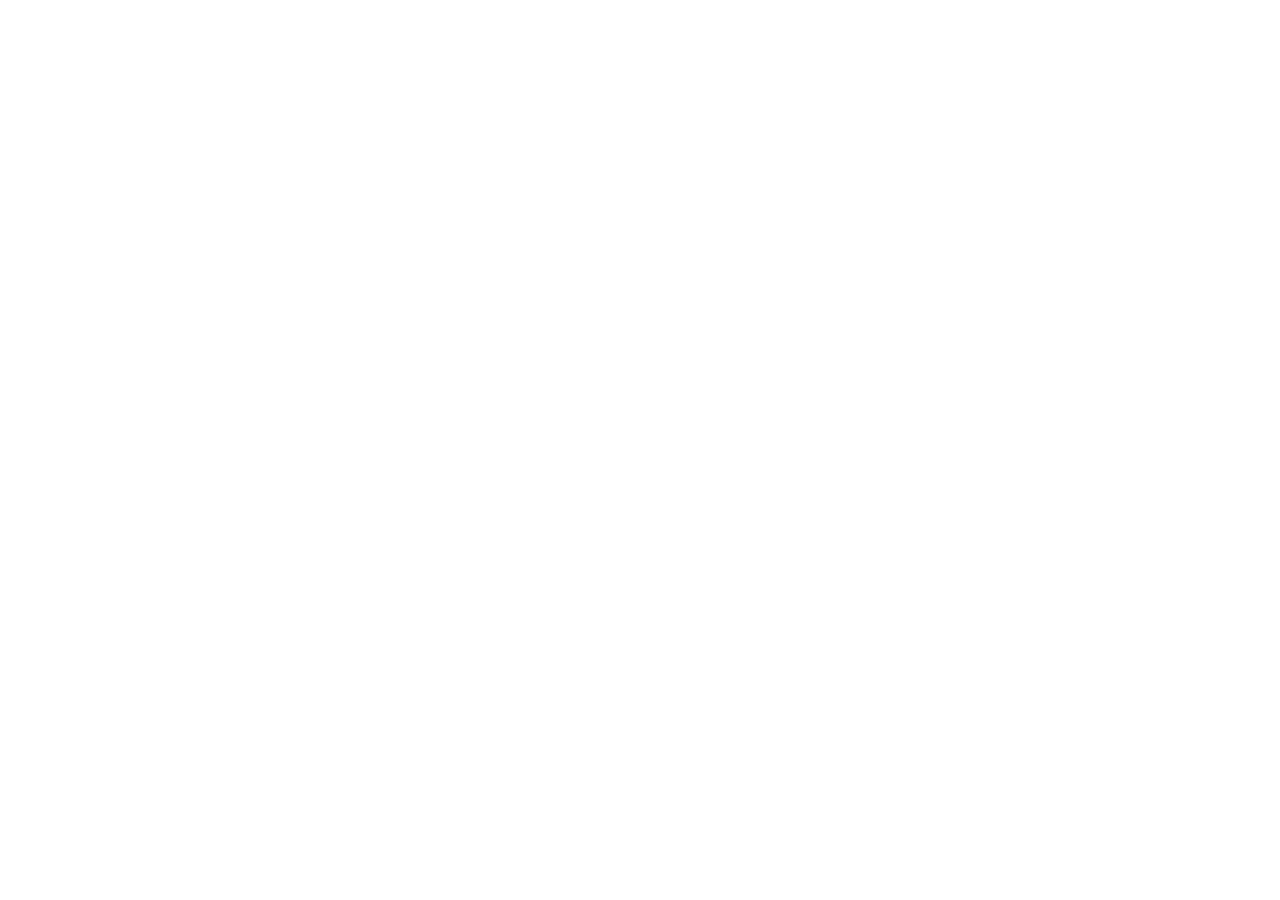
==== JS-clock/index.html @ 2ddcec8e "add clck" ====
<!DOCTYPE html>
<html lang="en">
<head>
    <meta charset="UTF-8">
    <meta name="viewport" content="width=device-width, initial-scale=1.0">
    <title>Clock</title>
</head>
<body>
    
</body>
</html>
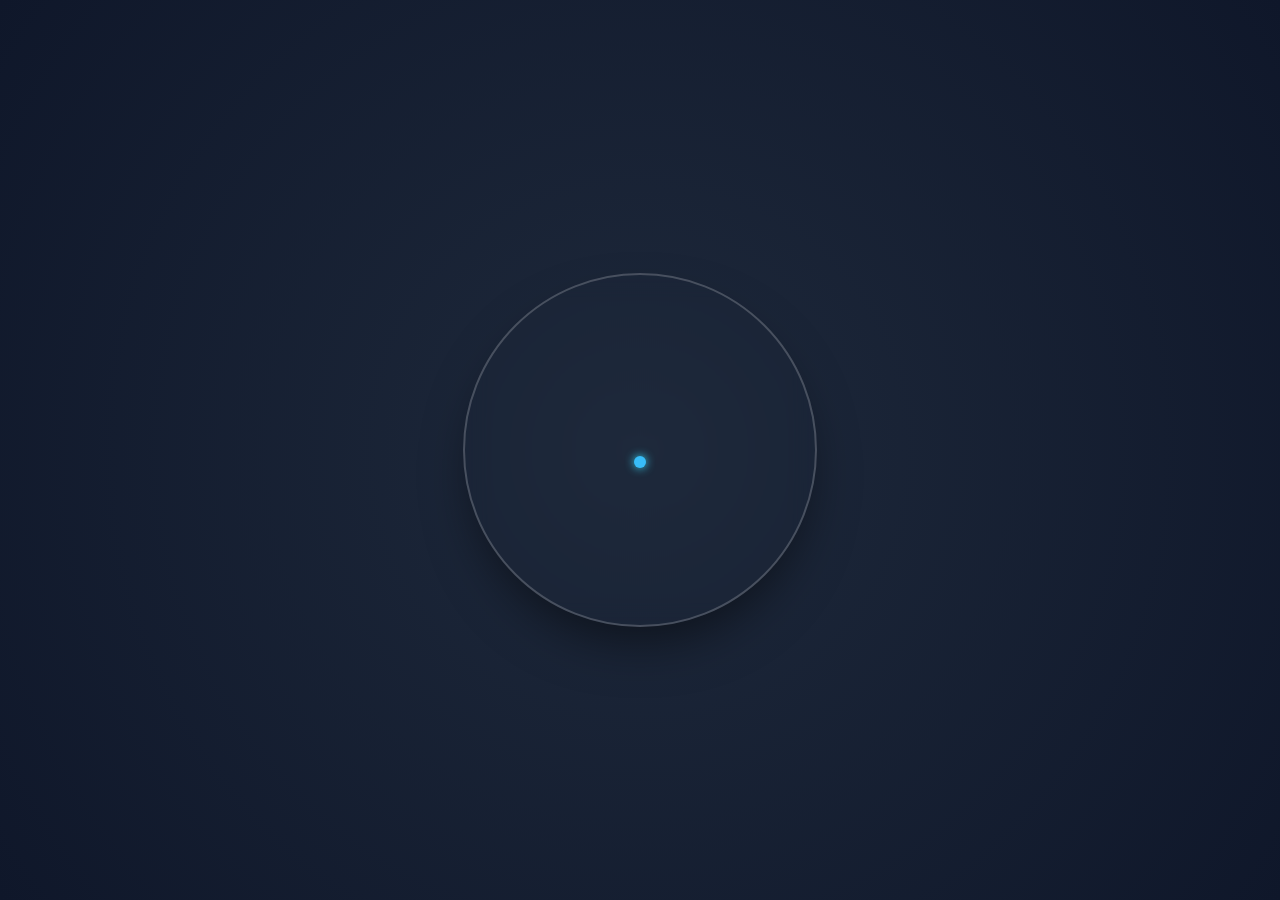
==== commit 1290543f: "clock new" ====
--- a/JS-clock/index.html
+++ b/JS-clock/index.html
@@ -3,9 +3,15 @@
 <head>
     <meta charset="UTF-8">
     <meta name="viewport" content="width=device-width, initial-scale=1.0">
-    <title>Clock</title>
+    <link rel="stylesheet" href="./styles.css">
+    <title>Modern Clock</title>
 </head>
 <body>
-    
+
+     <div class="clock" id="mainClock">
+        <div class="hand hour-hand"></div>
+        <div class="hand minute-hand"></div>
+        <div class="hand second-hand"></div>
+     </div>
 </body>
 </html>
--- a/JS-clock/styles.css
+++ b/JS-clock/styles.css
@@ -0,0 +1,44 @@
+:root {
+    --clock-size: 350px;
+    --glass-bg: rbga(255, 255, 255, 0.1);
+    --glass-border: rgba(255, 255, 255, 0.2);
+}
+
+
+body{
+    margin: 0;
+    min-height: 100vh;
+    display: flex;
+    justify-content:  center;
+    align-items: center;
+    background: #0f172a;
+    background-image: radial-gradient(circle at 50% 50%, #1e293b 0%, #0f172a 100%);
+    font-family:'Inter', system-ui, sans-serif;
+
+}
+
+.clock {
+    width: var(--clock-size);
+    height: var(--clock-size);
+    background: var(--glass-bg);
+    backdrop-filter: blur(12px);
+    border: 2px solid var(--glass-border);
+    border-radius: 50%;
+    position: relative;
+    box-shadow: 0 25px 50px -12px rgba(0, 0, 0, 0.5);
+
+}
+
+.clock::after{
+    content: '';
+    position: absolute;
+    width: 12px;
+    height: 12px;
+    background: #38bdf8;
+    border-radius: 50%;
+    top: 50%;
+    left: 50%;
+    transform: translate(-50%, 50%);
+    z-index: 10;
+    box-shadow:  0 0 10px #38dbf8;
+}
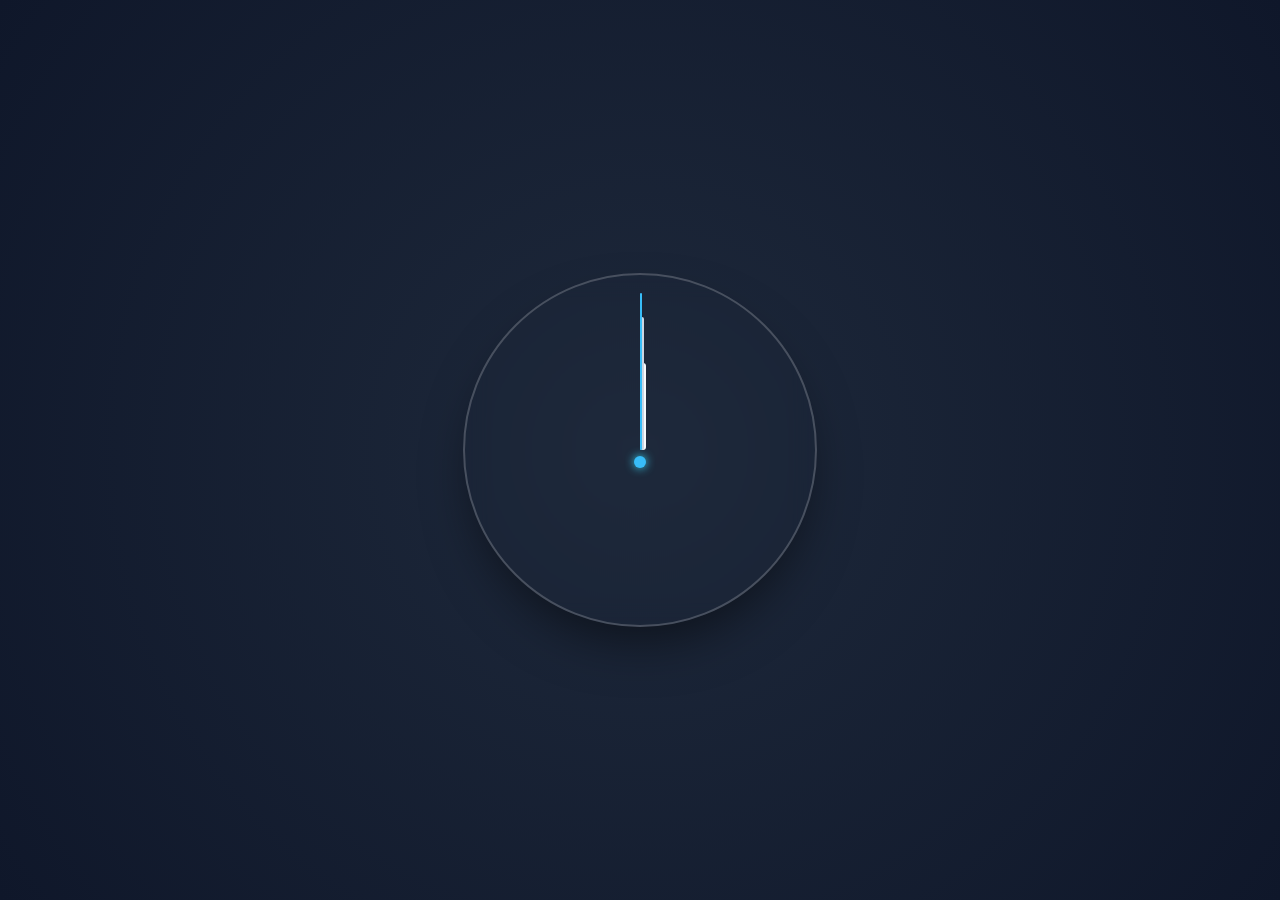
==== commit acb5c20f: "new line clock" ====
--- a/JS-clock/index.html
+++ b/JS-clock/index.html
@@ -10,8 +10,8 @@
 
      <div class="clock" id="mainClock">
         <div class="hand hour-hand"></div>
-        <div class="hand minute-hand"></div>
-        <div class="hand second-hand"></div>
+        <div class="hand min-hand"></div>
+        <div class="hand sec-hand"></div>
      </div>
 </body>
 </html>
--- a/JS-clock/styles.css
+++ b/JS-clock/styles.css
@@ -28,6 +28,7 @@
     box-shadow: 0 25px 50px -12px rgba(0, 0, 0, 0.5);
 
 }
+/*Cenntro del Reloj*/
 
 .clock::after{
     content: '';
@@ -41,4 +42,49 @@
     transform: translate(-50%, 50%);
     z-index: 10;
     box-shadow:  0 0 10px #38dbf8;
+}
+
+
+.hand{
+    position: absolute;
+    bottom: 50%;
+    left: 50%;
+    transform-origin: bottom center;
+    border-radius: 10px;
+    /* Elimiinamos la transición de CSS para que el moviminento sea fluido de vía JS */
+}
+
+.hour-hand {
+    width: 6px;
+    height: 25%;
+    background: #f8fafc;
+    z-index: 3;
+}
+
+.min-hand{
+    width: 4px;
+    height: 38%;
+    background: #cbd5e1;
+    z-index: 4;
+}
+
+.sec-hand{
+    width: 2px;
+    height: 45%;
+    background: #38bdf8;
+    z-index: 5;
+}
+
+
+/* Números o marcadores */
+
+.marker{
+    position: absolute;
+    width: 100%;
+    height: 100%;
+    padding: 10px;
+    box-sizing: border-box;
+    text-align: center;
+    color: var(--glass-border);
+    font-weight: bold;
 }
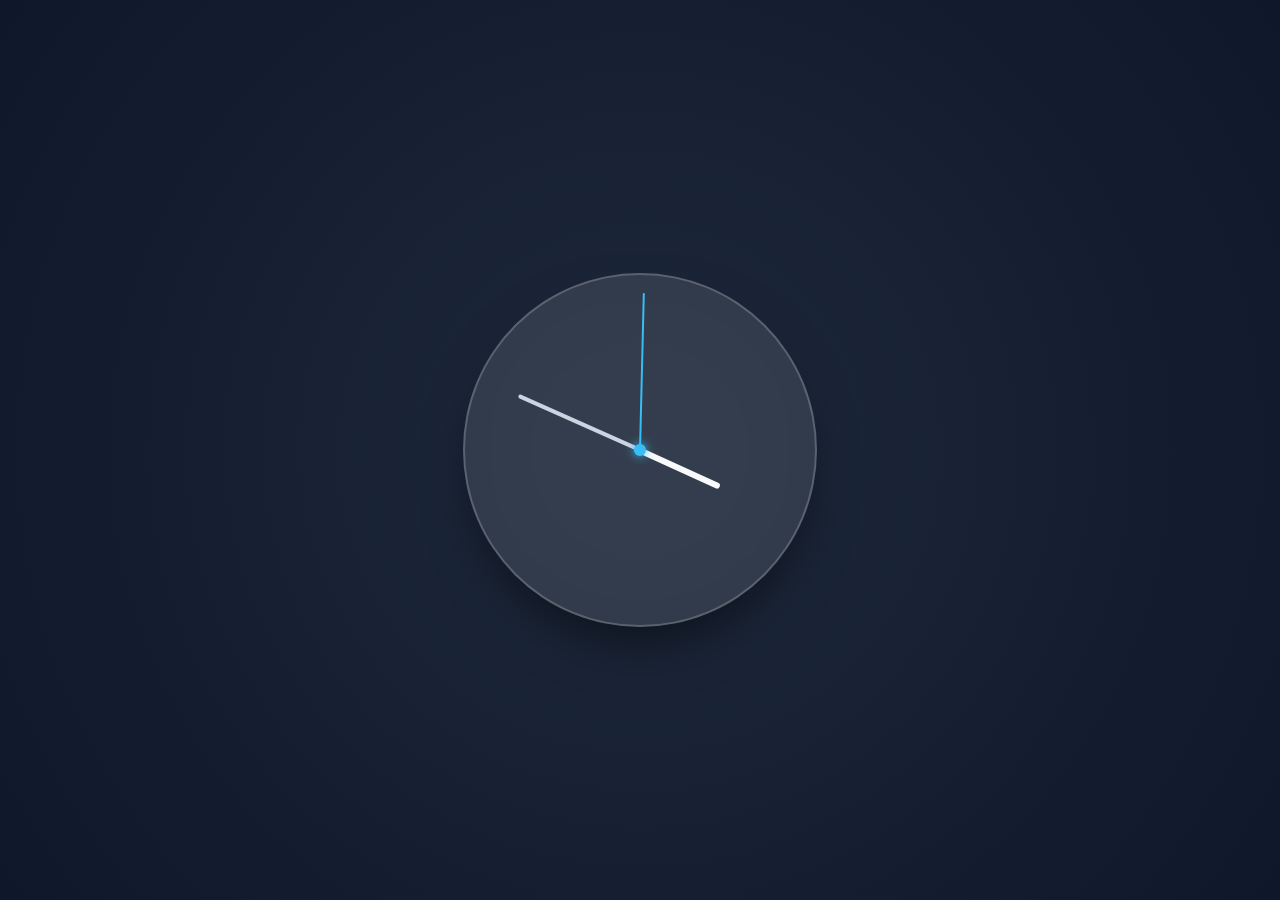
==== commit 5d3ad1a0: "add clock full" ====
--- a/JS-clock/index.html
+++ b/JS-clock/index.html
@@ -7,11 +7,11 @@
     <title>Modern Clock</title>
 </head>
 <body>
-
-     <div class="clock" id="mainClock">
-        <div class="hand hour-hand"></div>
-        <div class="hand min-hand"></div>
-        <div class="hand sec-hand"></div>
-     </div>
+<div class="clock" id="mainClock">
+    <div class="hand hour-hand"></div>
+    <div class="hand min-hand"></div>
+    <div class="hand second-hand"></div>
+  </div>
+  <script src="./script.js"></script>
 </body>
 </html>
--- a/JS-clock/styles.css
+++ b/JS-clock/styles.css
@@ -1,90 +1,84 @@
 :root {
-    --clock-size: 350px;
-    --glass-bg: rbga(255, 255, 255, 0.1);
-    --glass-border: rgba(255, 255, 255, 0.2);
-}
+      --clock-size: 350px;
+      --glass-bg: rgba(255, 255, 255, 0.1);
+      --glass-border: rgba(255, 255, 255, 0.2);
+    }
 
+    body {
+      margin: 0;
+      min-height: 100vh;
+      display: flex;
+      justify-content: center;
+      align-items: center;
+      background: #0f172a; /* Color oscuro profundo moderno */
+      background-image: radial-gradient(circle at 50% 50%, #1e293b 0%, #0f172a 100%);
+      font-family: 'Inter', system-ui, sans-serif;
+    }
 
-body{
-    margin: 0;
-    min-height: 100vh;
-    display: flex;
-    justify-content:  center;
-    align-items: center;
-    background: #0f172a;
-    background-image: radial-gradient(circle at 50% 50%, #1e293b 0%, #0f172a 100%);
-    font-family:'Inter', system-ui, sans-serif;
+    .clock {
+      width: var(--clock-size);
+      height: var(--clock-size);
+      background: var(--glass-bg);
+      backdrop-filter: blur(12px);
+      border: 2px solid var(--glass-border);
+      border-radius: 50%;
+      position: relative;
+      box-shadow: 0 25px 50px -12px rgba(0, 0, 0, 0.5);
+    }
 
-}
+    /* Centro del reloj */
+    .clock::after {
+      content: '';
+      position: absolute;
+      width: 12px;
+      height: 12px;
+      background: #38bdf8;
+      border-radius: 50%;
+      top: 50%;
+      left: 50%;
+      transform: translate(-50%, -50%);
+      z-index: 10;
+      box-shadow: 0 0 10px #38bdf8;
+    }
 
-.clock {
-    width: var(--clock-size);
-    height: var(--clock-size);
-    background: var(--glass-bg);
-    backdrop-filter: blur(12px);
-    border: 2px solid var(--glass-border);
-    border-radius: 50%;
-    position: relative;
-    box-shadow: 0 25px 50px -12px rgba(0, 0, 0, 0.5);
+    .hand {
+      position: absolute;
+      bottom: 50%;
+      left: 50%;
+      transform-origin: bottom center;
+      border-radius: 10px;
+      /* Eliminamos la transición de CSS para que el movimiento sea fluido vía JS */
+    }
 
-}
-/*Cenntro del Reloj*/
+    .hour-hand {
+      width: 6px;
+      height: 25%;
+      background: #f8fafc;
+      z-index: 3;
+    }
 
-.clock::after{
-    content: '';
-    position: absolute;
-    width: 12px;
-    height: 12px;
-    background: #38bdf8;
-    border-radius: 50%;
-    top: 50%;
-    left: 50%;
-    transform: translate(-50%, 50%);
-    z-index: 10;
-    box-shadow:  0 0 10px #38dbf8;
-}
+    .min-hand {
+      width: 4px;
+      height: 38%;
+      background: #cbd5e1;
+      z-index: 4;
+    }
 
+    .second-hand {
+      width: 2px;
+      height: 45%;
+      background: #38bdf8; /* Color representativo de tecnología */
+      z-index: 5;
+    }
 
-.hand{
-    position: absolute;
-    bottom: 50%;
-    left: 50%;
-    transform-origin: bottom center;
-    border-radius: 10px;
-    /* Elimiinamos la transición de CSS para que el moviminento sea fluido de vía JS */
-}
-
-.hour-hand {
-    width: 6px;
-    height: 25%;
-    background: #f8fafc;
-    z-index: 3;
-}
-
-.min-hand{
-    width: 4px;
-    height: 38%;
-    background: #cbd5e1;
-    z-index: 4;
-}
-
-.sec-hand{
-    width: 2px;
-    height: 45%;
-    background: #38bdf8;
-    z-index: 5;
-}
-
-
-/* Números o marcadores */
-
-.marker{
-    position: absolute;
-    width: 100%;
-    height: 100%;
-    padding: 10px;
-    box-sizing: border-box;
-    text-align: center;
-    color: var(--glass-border);
-    font-weight: bold;
-}+    /* Números o marcadores (opcional) */
+    .marker {
+      position: absolute;
+      width: 100%;
+      height: 100%;
+      padding: 10px;
+      box-sizing: border-box;
+      text-align: center;
+      color: var(--glass-border);
+      font-weight: bold;
+    }
